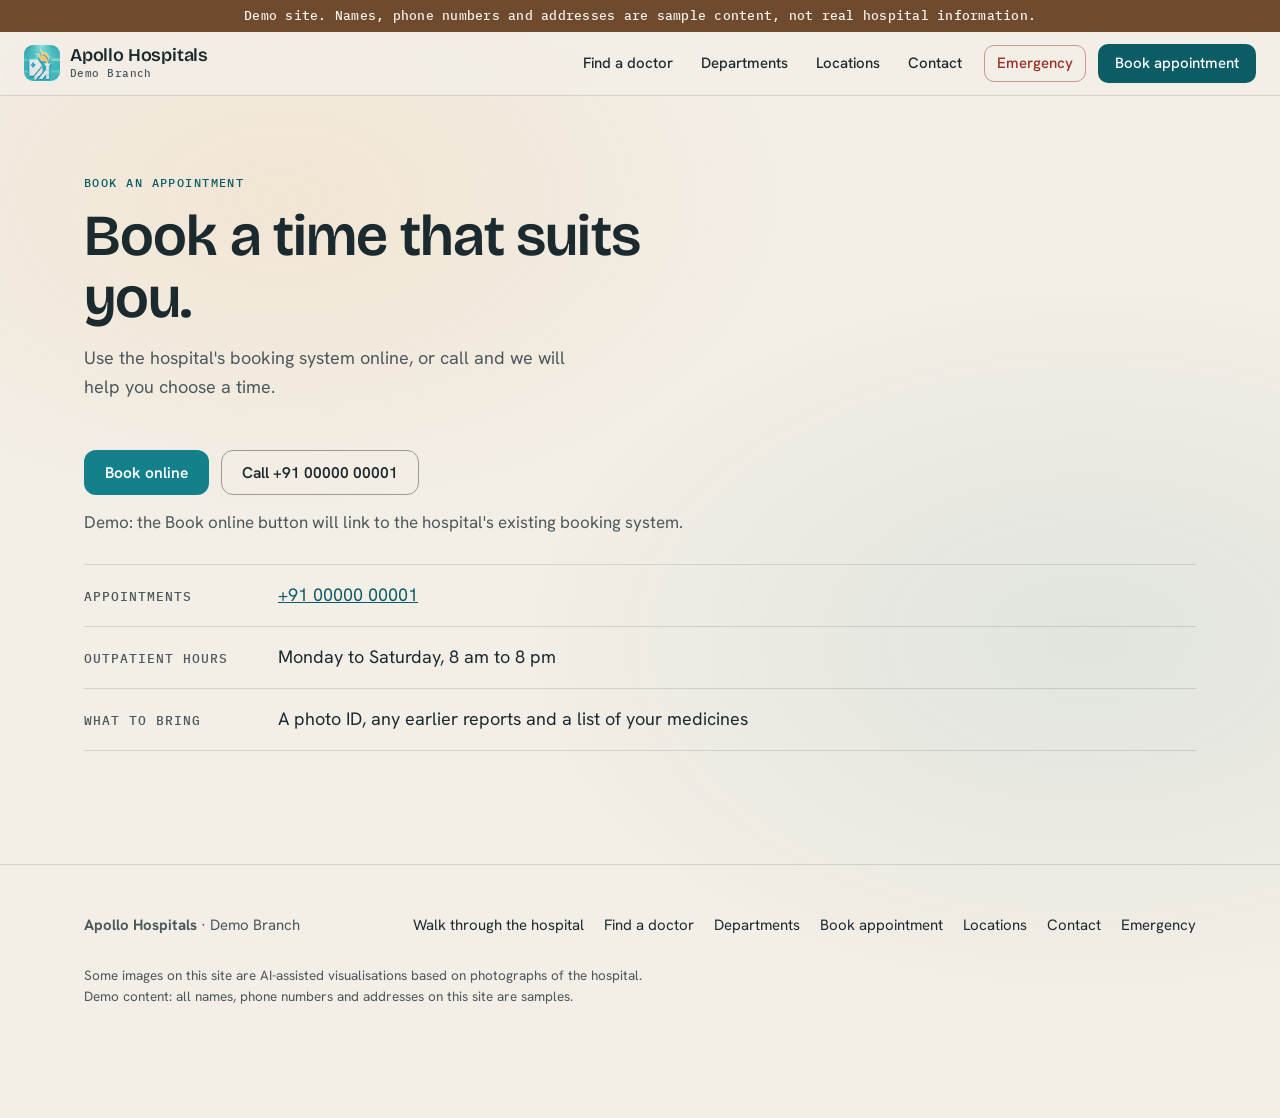
==== site/book.html @ e40bd39c "Add Walk Through Apollo scroll-driven hospital website First-person walk from the hospital gate to t" ====
<!doctype html>
<html lang="en">
<head>
<meta charset="utf-8">
<meta name="viewport" content="width=device-width, initial-scale=1">
<title>Book an appointment · Apollo Hospitals</title>
<meta name="description" content="Book an appointment at Apollo Hospitals.">
<meta name="theme-color" content="#F3EEE6">
<link rel="icon" type="image/png" href="assets/img/favicon.png">
<link rel="preconnect" href="https://fonts.googleapis.com">
<link rel="preconnect" href="https://fonts.gstatic.com" crossorigin>
<link href="https://fonts.googleapis.com/css2?family=Bricolage+Grotesque:opsz,wght@12..96,600&family=Hanken+Grotesk:wght@400;500;600&family=IBM+Plex+Mono:wght@500&display=swap" rel="stylesheet">
<link rel="stylesheet" href="assets/site.css">
</head>
<body>
<a class="skip" href="#main">Skip to content</a>
<div class="draft" role="note">Demo site. Names, phone numbers and addresses are sample content, not real hospital information.</div>
<header class="site-header">
  <a class="brand" href="index.html" aria-label="Apollo Hospitals home">
    <img src="assets/img/mark.png" alt="" width="36" height="36">
    <span>Apollo Hospitals<small>Demo Branch</small></span>
  </a>
  <button class="menu-btn" type="button" aria-expanded="false" aria-controls="site-nav">Menu</button>
  <nav class="nav" id="site-nav" aria-label="Main">
    <a href="doctors.html">Find a doctor</a>
    <a href="departments.html">Departments</a>
    <a href="locations.html">Locations</a>
    <a href="contact.html">Contact</a>
    <a class="emergency" href="emergency.html">Emergency</a>
    <a class="btn btn-primary" href="book.html">Book appointment</a>
  </nav>
</header>
<main id="main" tabindex="-1">
<section class="page-hero reveal"><div class="wrap">
  <span class="kicker rv">Book an appointment</span>
  <h1 class="rv">Book a time that suits you.</h1>
  <p class="lede rv">Use the hospital's booking system online, or call and we will help you choose a time.</p>
</div></section>
<section class="section reveal" style="padding-top:40px"><div class="wrap">
<div class="rv" style="display:flex;flex-wrap:wrap;gap:12px"><a class="btn btn-primary" href="#" aria-describedby="booking-note">Book online</a><a class="btn btn-ghost" href="tel:+910000000001">Call +91 00000 00001</a></div><p id="booking-note" class="rv" style="margin-top:14px;color:var(--ink-2)">Demo: the Book online button will link to the hospital&#39;s existing booking system.</p><dl class="row-list rv"><div><dt>Appointments</dt><dd><a href="tel:+910000000001">+91 00000 00001</a></dd></div><div><dt>Outpatient hours</dt><dd>Monday to Saturday, 8 am to 8 pm</dd></div><div><dt>What to bring</dt><dd>A photo ID, any earlier reports and a list of your medicines</dd></div></dl>
</div></section>
</main>
<footer class="site-footer">
  <div class="wrap">
    <div class="cols">
      <div><strong>Apollo Hospitals</strong> · Demo Branch</div>
      <nav aria-label="Footer">
        <a href="index.html">Walk through the hospital</a><a href="doctors.html">Find a doctor</a><a href="departments.html">Departments</a><a href="book.html">Book appointment</a><a href="locations.html">Locations</a><a href="contact.html">Contact</a><a href="emergency.html">Emergency</a>
      </nav>
    </div>
    <p class="fine">Some images on this site are AI-assisted visualisations based on photographs of the hospital. Demo content: all names, phone numbers and addresses on this site are samples.</p>
  </div>
</footer>
<div class="action-bar" aria-label="Quick actions">
  <a class="btn btn-ghost" href="contact.html">Call</a>
  <a class="btn btn-primary" href="book.html">Book</a>
  <a class="btn btn-ghost" href="locations.html">Directions</a>
</div>
<div class="env" aria-hidden="true"></div>
<script src="assets/site.js" defer></script>
</body>
</html>
---- site/assets/site.css ----
/* Walk Through Apollo: shared styles */
:root{
  --canvas:#F3EEE6;
  --panel:#FBF8F3;
  --ink:#1B2A2F;
  --ink-2:#4B585C;
  --teal:#13808B;
  --teal-deep:#0C5C66;
  --flame:#E9A23B;
  --walnut:#6E4A2E;
  --line:rgba(27,42,47,.14);
  --line-strong:rgba(27,42,47,.42);
  --ease-out:cubic-bezier(.22,.8,.26,1);
  --ease-soft:cubic-bezier(.45,0,.2,1);
  --display:"Bricolage Grotesque",ui-sans-serif,system-ui,sans-serif;
  --body:"Hanken Grotesk",ui-sans-serif,system-ui,sans-serif;
  --mono:"IBM Plex Mono",ui-monospace,monospace;
  --radius:14px;
  --shadow:0 1px 2px rgba(27,42,47,.06),0 12px 40px rgba(27,42,47,.14);
  --header-h:64px;
}

*,*::before,*::after{box-sizing:border-box}
html{overflow-x:hidden;overflow-x:clip;-webkit-text-size-adjust:100%}
body{margin:0;overflow-x:hidden;overflow-x:clip;background:var(--canvas);color:var(--ink);font:400 17px/1.6 var(--body);-webkit-font-smoothing:antialiased;opacity:0;animation:page-in .6s var(--ease-out) .05s forwards}
@keyframes page-in{to{opacity:1}}
img{max-width:100%;display:block}
a{color:var(--teal-deep)}
a:hover{color:var(--ink)}
h1,h2,h3{font-family:var(--display);font-weight:600;line-height:1.08;letter-spacing:-.015em;margin:0}
p{margin:0}
:focus-visible{outline:3px solid var(--teal);outline-offset:3px;border-radius:6px}
[hidden]{display:none!important}
.visually-hidden{position:absolute!important;width:1px;height:1px;overflow:hidden;clip:rect(0 0 0 0);clip-path:inset(50%);white-space:nowrap}

/* Placeholders: visible on purpose until approved content arrives */
.ph{background:rgba(233,162,59,.16);border-bottom:1.5px dashed rgba(110,74,46,.55);border-radius:3px;padding:0 .2em;font-style:normal}

/* Skip link */
.skip{position:fixed;left:16px;top:-60px;z-index:100;background:var(--ink);color:#fff;padding:10px 16px;border-radius:10px;text-decoration:none;transition:top .2s var(--ease-out)}
.skip:focus{top:12px;color:#fff}

/* Draft banner */
.draft{position:relative;z-index:60;background:var(--walnut);color:#FBF3E8;font:500 12.5px/1.4 var(--mono);letter-spacing:.02em;text-align:center;padding:7px 16px}

/* Header */
.site-header{position:sticky;top:0;z-index:50;height:var(--header-h);display:flex;align-items:center;gap:20px;padding:0 24px;background:rgba(243,238,230,.92);backdrop-filter:blur(10px);-webkit-backdrop-filter:blur(10px);border-bottom:1px solid var(--line)}
.brand{display:flex;align-items:center;gap:10px;text-decoration:none;color:var(--ink);font:600 18px/1 var(--display);letter-spacing:-.01em;white-space:nowrap}
.brand img{width:36px;height:36px;border-radius:9px}
.brand small{display:block;font:500 11px/1.2 var(--mono);color:var(--ink-2);letter-spacing:.04em;margin-top:3px}
.nav{margin-left:auto;display:flex;align-items:center;gap:4px}
.nav a{font:500 15px/1 var(--body);color:var(--ink);text-decoration:none;padding:10px 12px;border-radius:10px;transition:background .25s var(--ease-out),color .25s var(--ease-out)}
.nav a:hover{background:rgba(19,128,139,.1);color:var(--teal-deep)}
.nav a[aria-current="page"]{color:var(--teal-deep);background:rgba(19,128,139,.1)}
.nav .btn-primary[aria-current="page"]{background:var(--teal-deep);color:#fff}
.nav .emergency{color:#9B2C1F;border:1.5px solid rgba(155,44,31,.45);margin-left:6px}
.nav .emergency:hover{background:rgba(155,44,31,.08);color:#7A1F14}
.menu-btn{display:none;margin-left:auto;background:none;border:1.5px solid var(--line-strong);border-radius:10px;padding:9px 12px;font:500 14px/1 var(--body);color:var(--ink);cursor:pointer}

/* Buttons */
.btn{display:inline-flex;align-items:center;justify-content:center;gap:8px;font:600 15.5px/1 var(--body);text-decoration:none;border-radius:12px;padding:14px 20px;border:1.5px solid transparent;cursor:pointer;transition:background .3s var(--ease-out),color .3s var(--ease-out),border-color .3s var(--ease-out),transform .3s var(--ease-out)}
.btn:active{transform:translateY(1px)}
.btn-primary{background:var(--teal);color:#fff}
.btn-primary:hover{background:var(--teal-deep);color:#fff}
.btn-ghost{background:transparent;color:var(--ink);border-color:var(--line-strong)}
.btn-ghost:hover{border-color:var(--teal);color:var(--teal-deep)}
.nav .btn-primary{padding:11px 16px;margin-left:8px;color:#fff}
.nav .btn-primary:hover{color:#fff;background:var(--teal-deep)}

/* Labels */
.kicker{display:inline-block;font:500 12px/1.2 var(--mono);letter-spacing:.12em;text-transform:uppercase;color:var(--teal-deep)}
.guide{display:block;height:8px;width:72px;margin:10px 0 14px}
.guide path{stroke:var(--teal);stroke-width:2.5;fill:none;stroke-linecap:round;stroke-dasharray:80;stroke-dashoffset:var(--draw,80)}

/* Cards and generic sections */
.wrap{max-width:1160px;margin:0 auto;padding:0 24px}
.section{padding:96px 0}
.section h2{font-size:clamp(30px,4vw,46px);max-width:18ch}
.lede{color:var(--ink-2);font-size:18px;max-width:52ch;margin-top:14px}
.grid{display:grid;gap:16px;margin-top:36px;grid-template-columns:repeat(auto-fill,minmax(250px,1fr))}
.card{position:relative;display:block;background:var(--panel);border:1px solid var(--line);border-radius:var(--radius);padding:24px;text-decoration:none;color:var(--ink);transition:transform .45s var(--ease-out),box-shadow .45s var(--ease-out),border-color .45s var(--ease-out)}
a.card:hover{transform:translateY(-3px);box-shadow:var(--shadow);border-color:rgba(19,128,139,.35);color:var(--ink)}
.card h3{font-size:21px;margin-bottom:6px;padding-right:28px}
.card p{color:var(--ink-2);font-size:15.5px}
.card .arrow{position:absolute;right:20px;top:22px;color:var(--teal);transition:transform .45s var(--ease-out)}
a.card:hover .arrow{transform:translateX(4px)}
.card.urgent{border-color:rgba(155,44,31,.35)}
.card.urgent h3{color:#8E271B}

/* Entrance choreography for normal-flow content */
.reveal .rv{opacity:0;transform:translateY(16px);transition:opacity .8s var(--ease-out),transform .8s var(--ease-out)}
.reveal.in .rv{opacity:1;transform:none}
.reveal.in .rv:nth-child(2){transition-delay:.08s}
.reveal.in .rv:nth-child(3){transition-delay:.16s}
.reveal.in .rv:nth-child(4){transition-delay:.24s}
.reveal.in .rv:nth-child(5){transition-delay:.32s}
.reveal.in .rv:nth-child(6){transition-delay:.40s}
.reveal.done .rv,.reveal.done .rv:nth-child(n){transition-delay:0s!important}

/* Fixed background environment: slow warm light drift */
.env{position:fixed;inset:-20%;z-index:-1;pointer-events:none;background:radial-gradient(40% 35% at 30% 30%,rgba(233,162,59,.10),transparent 70%),radial-gradient(45% 40% at 75% 65%,rgba(19,128,139,.08),transparent 70%);animation:drift 80s ease-in-out -20s infinite alternate}
@keyframes drift{to{transform:translate3d(6%,-4%,0) scale(1.06)}}
body.paused *,body.paused *::before,body.paused *::after{animation-play-state:paused!important}

/* Footer */
.site-footer{border-top:1px solid var(--line);padding:48px 0 110px;color:var(--ink-2);font-size:15px}
.site-footer .cols{display:flex;flex-wrap:wrap;gap:32px 64px;justify-content:space-between}
.site-footer nav{display:flex;flex-wrap:wrap;gap:6px 20px}
.site-footer a{color:var(--ink);text-decoration:none}
.site-footer a:hover{color:var(--teal-deep);text-decoration:underline}
.site-footer .fine{margin-top:28px;font-size:13.5px;max-width:70ch}

/* Mobile action bar */
.action-bar{display:none}

/* Inner page hero */
.page-hero{padding:72px 0 8px}
.page-hero h1{font-size:clamp(36px,5vw,58px);max-width:16ch;margin-top:10px}
.field{display:flex;flex-direction:column;gap:6px;max-width:520px;margin-top:28px}
.field label{font:600 14px/1.2 var(--body)}
.input{font:400 17px/1.4 var(--body);padding:13px 14px;border-radius:12px;border:1.5px solid var(--line-strong);background:#fff;color:var(--ink)}
.input:focus-visible{outline:3px solid var(--teal);outline-offset:1px;border-color:var(--teal)}
.row-list{margin-top:28px;border-top:1px solid var(--line)}
.row-list div{display:flex;flex-wrap:wrap;gap:4px 24px;align-items:baseline;padding:16px 0;border-bottom:1px solid var(--line)}
.row-list dt{font:500 12.5px/1.2 var(--mono);letter-spacing:.08em;text-transform:uppercase;color:var(--ink-2);min-width:170px}
.row-list dd{margin:0;font-size:18px}

@media (max-width:980px){
  .nav{display:none;position:absolute;top:var(--header-h);left:0;right:0;flex-direction:column;align-items:stretch;background:var(--panel);border-bottom:1px solid var(--line);padding:10px 16px 16px;box-shadow:var(--shadow)}
  .nav.open{display:flex}
  .nav a{padding:14px 12px}
  .nav .emergency,.nav .btn-primary{margin:6px 0 0}
  .menu-btn{display:inline-flex}
  .site-header{padding:0 16px}
  .wrap{padding:0 16px}
}
@media (max-width:720px){
  .action-bar{display:flex;position:fixed;left:0;right:0;bottom:0;z-index:55;gap:8px;padding:10px 12px calc(10px + env(safe-area-inset-bottom));background:rgba(251,248,243,.96);backdrop-filter:blur(10px);-webkit-backdrop-filter:blur(10px);border-top:1px solid var(--line)}
  .action-bar a{flex:1;padding:13px 8px;font-size:15px}
  .section{padding:64px 0}
}
@media (pointer:coarse){
  .btn{min-height:44px;display:inline-flex;align-items:center;justify-content:center}
  .nav a{min-height:44px;display:flex;align-items:center}
}
@media (prefers-reduced-motion:reduce){
  *,*::before,*::after{animation:none!important;transition:none!important;transition-delay:0s!important}
  body{opacity:1}
  .reveal .rv{opacity:1;transform:none}
  .guide path{stroke-dashoffset:0}
}
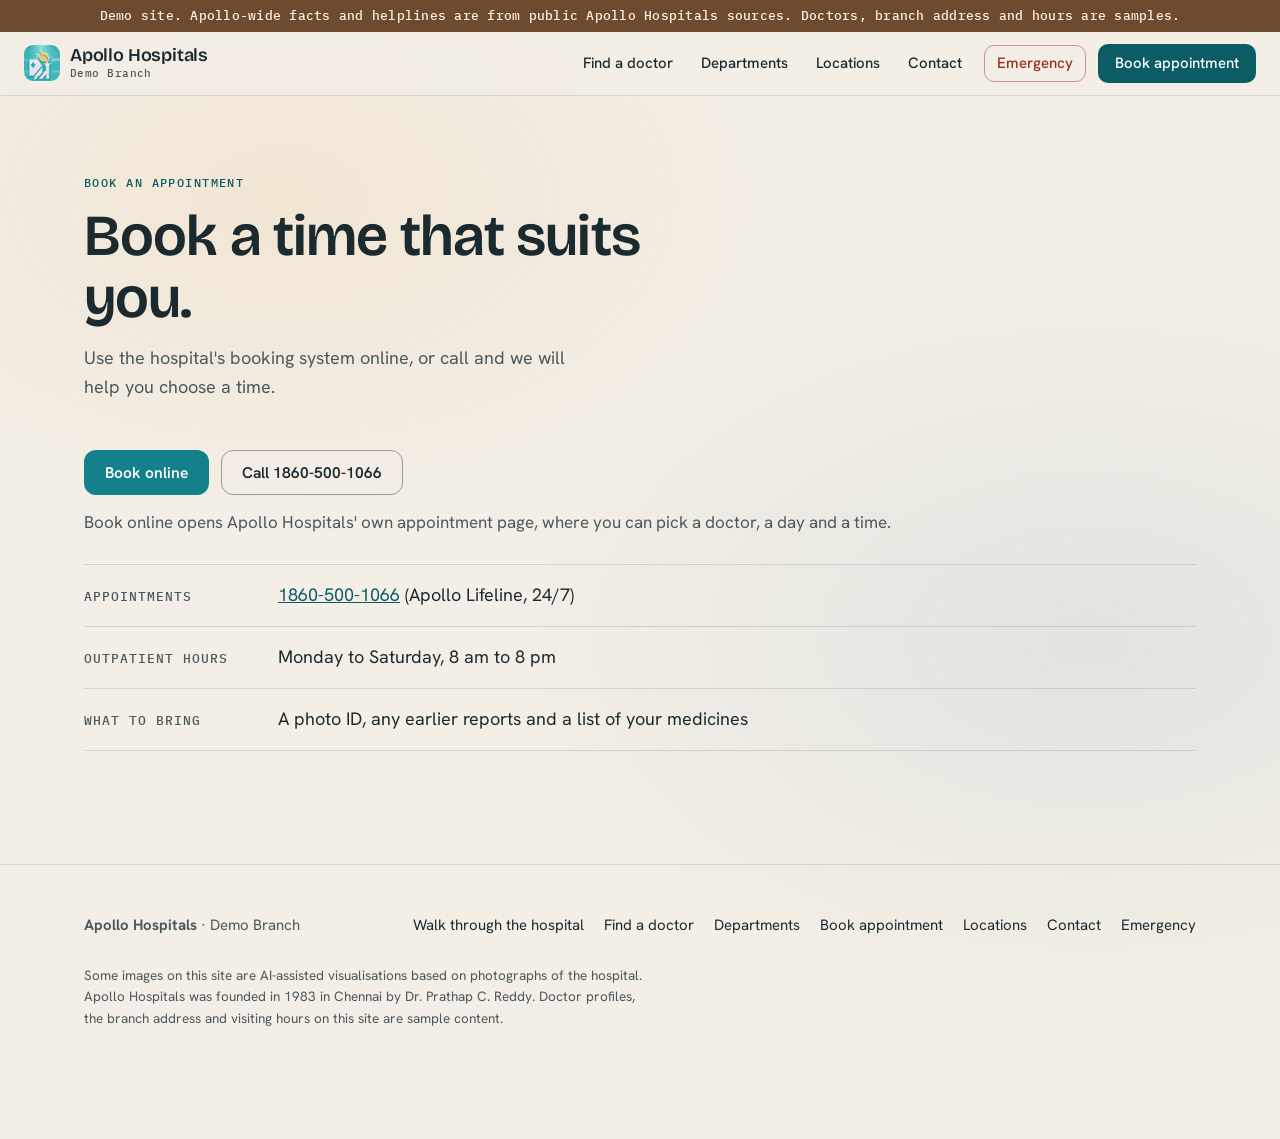
==== commit fb2b9534: "Apply verified Apollo facts and helplines, keep branch details as samples - Real Apollo-wide data fr" ====
--- a/site/book.html
+++ b/site/book.html
@@ -14,7 +14,7 @@
 </head>
 <body>
 <a class="skip" href="#main">Skip to content</a>
-<div class="draft" role="note">Demo site. Names, phone numbers and addresses are sample content, not real hospital information.</div>
+<div class="draft" role="note">Demo site. Apollo-wide facts and helplines are from public Apollo Hospitals sources. Doctors, branch address and hours are samples.</div>
 <header class="site-header">
   <a class="brand" href="index.html" aria-label="Apollo Hospitals home">
     <img src="assets/img/mark.png" alt="" width="36" height="36">
@@ -37,7 +37,7 @@
   <p class="lede rv">Use the hospital's booking system online, or call and we will help you choose a time.</p>
 </div></section>
 <section class="section reveal" style="padding-top:40px"><div class="wrap">
-<div class="rv" style="display:flex;flex-wrap:wrap;gap:12px"><a class="btn btn-primary" href="#" aria-describedby="booking-note">Book online</a><a class="btn btn-ghost" href="tel:+910000000001">Call +91 00000 00001</a></div><p id="booking-note" class="rv" style="margin-top:14px;color:var(--ink-2)">Demo: the Book online button will link to the hospital&#39;s existing booking system.</p><dl class="row-list rv"><div><dt>Appointments</dt><dd><a href="tel:+910000000001">+91 00000 00001</a></dd></div><div><dt>Outpatient hours</dt><dd>Monday to Saturday, 8 am to 8 pm</dd></div><div><dt>What to bring</dt><dd>A photo ID, any earlier reports and a list of your medicines</dd></div></dl>
+<div class="rv" style="display:flex;flex-wrap:wrap;gap:12px"><a class="btn btn-primary" href="https://www.apollohospitals.com/book-doctor-appointment" rel="noopener" aria-describedby="booking-note">Book online</a><a class="btn btn-ghost" href="tel:18605001066">Call 1860-500-1066</a></div><p id="booking-note" class="rv" style="margin-top:14px;color:var(--ink-2)">Book online opens Apollo Hospitals&#39; own appointment page, where you can pick a doctor, a day and a time.</p><dl class="row-list rv"><div><dt>Appointments</dt><dd><a href="tel:18605001066">1860-500-1066</a> (Apollo Lifeline, 24/7)</dd></div><div><dt>Outpatient hours</dt><dd>Monday to Saturday, 8 am to 8 pm</dd></div><div><dt>What to bring</dt><dd>A photo ID, any earlier reports and a list of your medicines</dd></div></dl>
 </div></section>
 </main>
 <footer class="site-footer">
@@ -48,11 +48,11 @@
         <a href="index.html">Walk through the hospital</a><a href="doctors.html">Find a doctor</a><a href="departments.html">Departments</a><a href="book.html">Book appointment</a><a href="locations.html">Locations</a><a href="contact.html">Contact</a><a href="emergency.html">Emergency</a>
       </nav>
     </div>
-    <p class="fine">Some images on this site are AI-assisted visualisations based on photographs of the hospital. Demo content: all names, phone numbers and addresses on this site are samples.</p>
+    <p class="fine">Some images on this site are AI-assisted visualisations based on photographs of the hospital. Apollo Hospitals was founded in 1983 in Chennai by Dr. Prathap C. Reddy. Doctor profiles, the branch address and visiting hours on this site are sample content.</p>
   </div>
 </footer>
 <div class="action-bar" aria-label="Quick actions">
-  <a class="btn btn-ghost" href="contact.html">Call</a>
+  <a class="btn btn-ghost" href="tel:18605001066">Call</a>
   <a class="btn btn-primary" href="book.html">Book</a>
   <a class="btn btn-ghost" href="locations.html">Directions</a>
 </div>
--- a/site/assets/site.css
+++ b/site/assets/site.css
@@ -149,3 +149,11 @@
   .reveal .rv{opacity:1;transform:none}
   .guide path{stroke-dashoffset:0}
 }
+
+/* Verified facts row (quick links section) */
+.facts-row{list-style:none;margin:28px 0 0;padding:0;display:grid;grid-template-columns:repeat(auto-fit,minmax(210px,1fr));gap:0;border-top:1px solid var(--line);border-bottom:1px solid var(--line)}
+.facts-row li{padding:18px 20px 18px 0;display:flex;flex-direction:column;gap:4px}
+.facts-row li+li{padding-left:20px;border-left:1px solid var(--line)}
+.facts-row strong{font:600 26px/1.1 var(--display);color:var(--teal-deep);letter-spacing:-.01em}
+.facts-row span{font-size:14.5px;color:var(--ink-2)}
+@media (max-width:720px){.facts-row li+li{padding-left:0;border-left:0;border-top:1px solid var(--line)}}
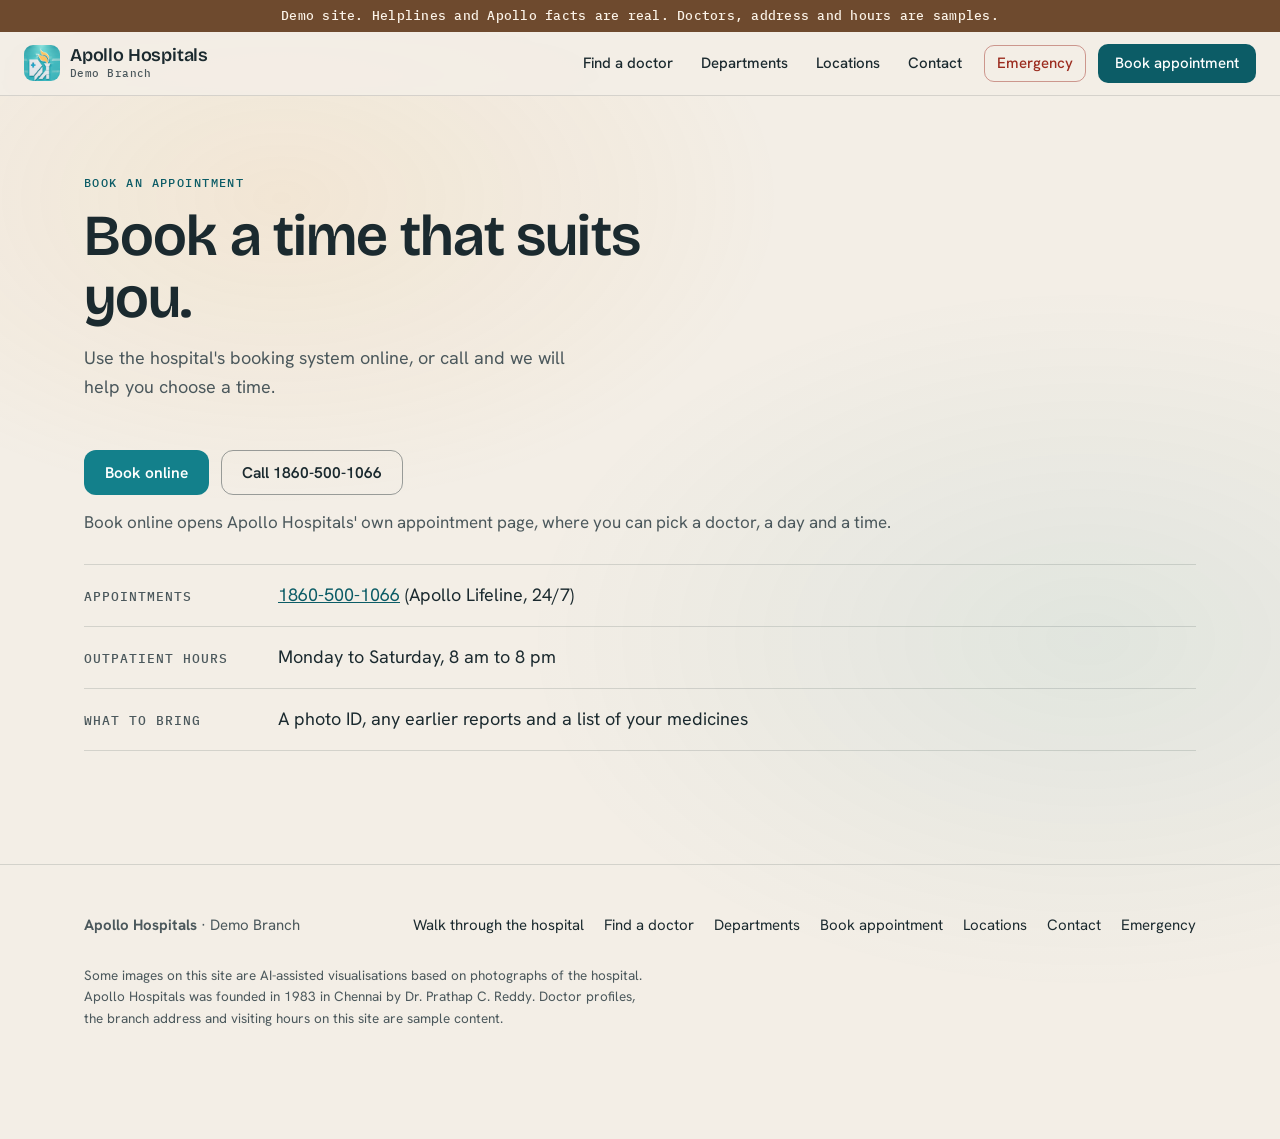
==== commit f29fa9bd: "Run the animated walk on every device: phones, tablets, laptops - Portrait phones get a 9:16 centre-" ====
--- a/site/book.html
+++ b/site/book.html
@@ -14,7 +14,7 @@
 </head>
 <body>
 <a class="skip" href="#main">Skip to content</a>
-<div class="draft" role="note">Demo site. Apollo-wide facts and helplines are from public Apollo Hospitals sources. Doctors, branch address and hours are samples.</div>
+<div class="draft" role="note">Demo site. Helplines and Apollo facts are real. Doctors, address and hours are samples.</div>
 <header class="site-header">
   <a class="brand" href="index.html" aria-label="Apollo Hospitals home">
     <img src="assets/img/mark.png" alt="" width="36" height="36">
--- a/site/assets/site.css
+++ b/site/assets/site.css
@@ -157,3 +157,5 @@
 .facts-row strong{font:600 26px/1.1 var(--display);color:var(--teal-deep);letter-spacing:-.01em}
 .facts-row span{font-size:14.5px;color:var(--ink-2)}
 @media (max-width:720px){.facts-row li+li{padding-left:0;border-left:0;border-top:1px solid var(--line)}}
+
+@media (max-width:720px){.draft{font-size:11px;padding:6px 12px}}
